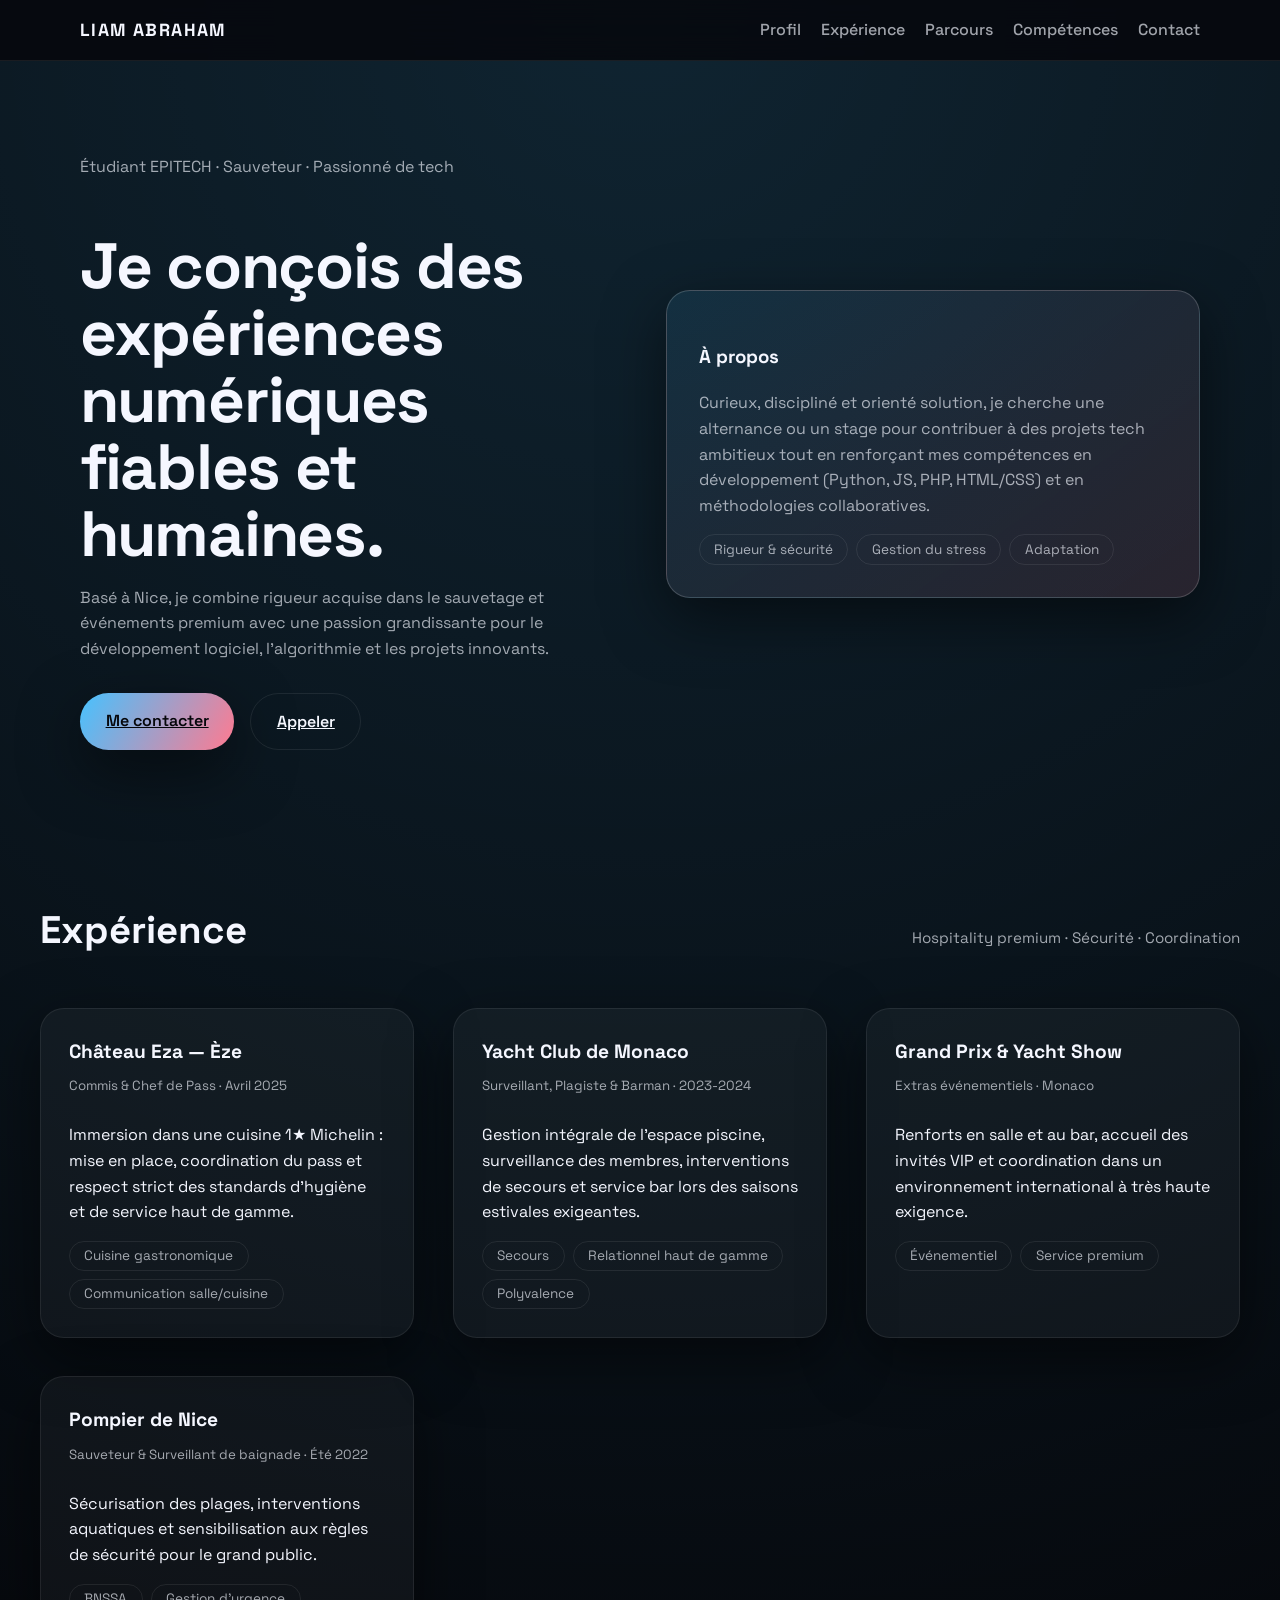
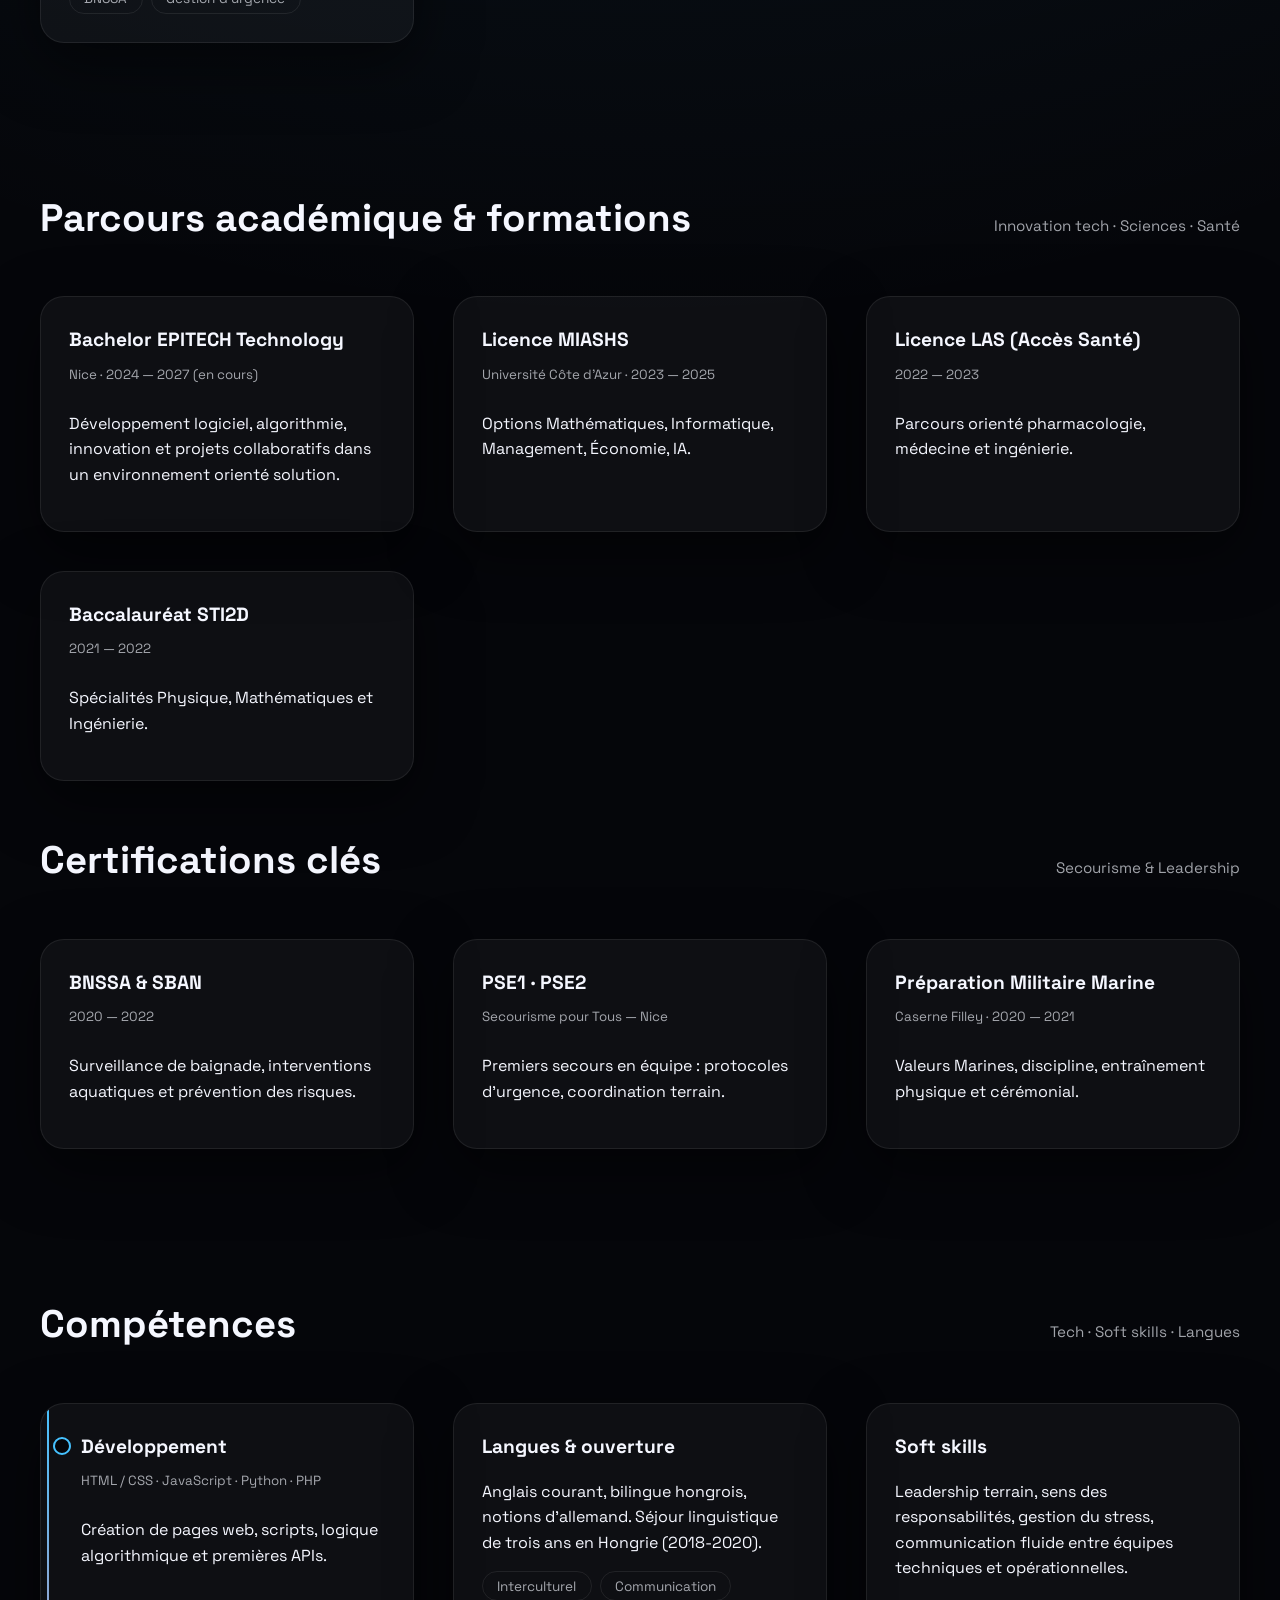
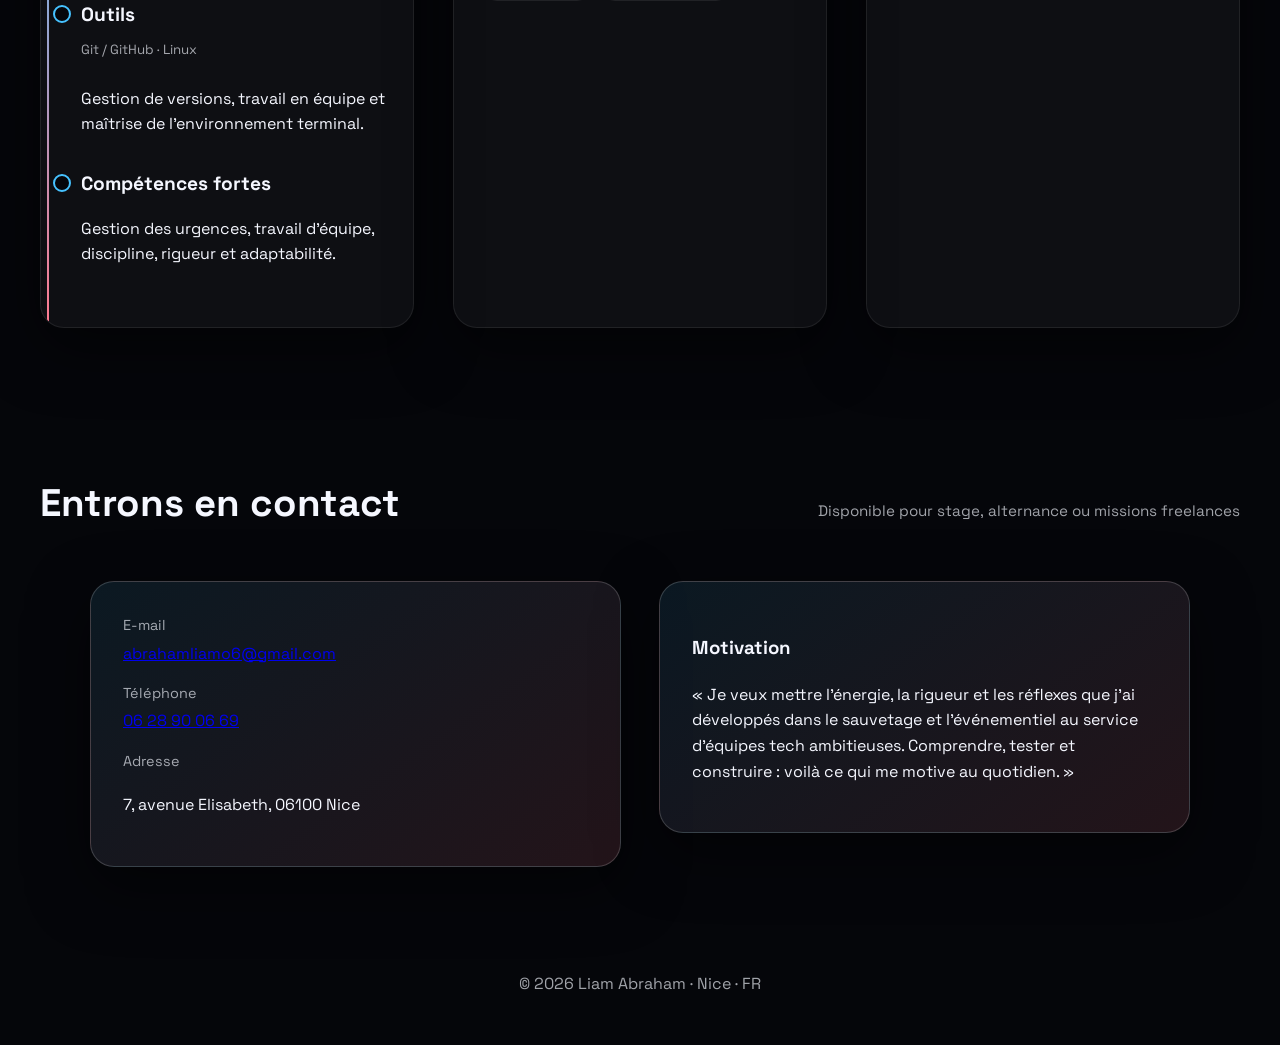
==== html/index.html @ 261abefa "fisrt comit" ====
<!DOCTYPE html>
<html lang="fr">

<head>
  <meta charset="UTF-8" />
  <meta name="viewport" content="width=device-width, initial-scale=1.0" />
  <title>Portfolio — Liam Abraham</title>
  <link rel="preconnect" href="https://fonts.googleapis.com" />
  <link rel="preconnect" href="https://fonts.gstatic.com" crossorigin />
  <link href="https://fonts.googleapis.com/css2?family=Space+Grotesk:wght@400;500;600;700&display=swap" rel="stylesheet" />
  <link rel="stylesheet" href="../css/style.css" />
</head>

<body>
  <header>
    <div class="nav">
      <div class="brand">Liam Abraham</div>
      <button class="nav-toggle" aria-label="Ouvrir le menu">☰</button>
      <nav>
        <ul>
          <li><a href="#about">Profil</a></li>
          <li><a href="#experience">Expérience</a></li>
          <li><a href="#education">Parcours</a></li>
          <li><a href="#skills">Compétences</a></li>
          <li><a href="#contact">Contact</a></li>
        </ul>
      </nav>
    </div>
  </header>

  <main>
    <section class="hero" id="about">
      <div>
        <p>Étudiant EPITECH · Sauveteur · Passionné de tech</p>
        <h1>Je conçois des expériences numériques fiables et humaines.</h1>
        <p>
          Basé à Nice, je combine rigueur acquise dans le sauvetage et événements
          premium avec une passion grandissante pour le développement logiciel,
          l'algorithmie et les projets innovants.
        </p>
        <div class="cta-group">
          <a class="btn btn-primary" href="mailto:abrahamliamo6@gmail.com">Me contacter</a>
          <a class="btn btn-outline" href="tel:+33628900669">Appeler</a>
        </div>
      </div>
      <div class="profile-card">
        <h3>À propos</h3>
        <p>
          Curieux, discipliné et orienté solution, je cherche une alternance ou un stage
          pour contribuer à des projets tech ambitieux tout en renforçant mes compétences
          en développement (Python, JS, PHP, HTML/CSS) et en méthodologies collaboratives.
        </p>
        <div class="chip-row">
          <span class="chip">Rigueur & sécurité</span>
          <span class="chip">Gestion du stress</span>
          <span class="chip">Adaptation</span>
        </div>
      </div>
    </section>

    <section id="experience">
      <div class="section-heading">
        <h2>Expérience</h2>
        <span>Hospitality premium · Sécurité · Coordination</span>
      </div>
      <div class="grid">
        <article class="card">
          <h3>Château Eza — Èze</h3>
          <small>Commis & Chef de Pass · Avril 2025</small>
          <p>
            Immersion dans une cuisine 1★ Michelin : mise en place, coordination du pass et
            respect strict des standards d'hygiène et de service haut de gamme.
          </p>
          <div class="chip-row">
            <span class="chip">Cuisine gastronomique</span>
            <span class="chip">Communication salle/cuisine</span>
          </div>
        </article>
        <article class="card">
          <h3>Yacht Club de Monaco</h3>
          <small>Surveillant, Plagiste & Barman · 2023-2024</small>
          <p>
            Gestion intégrale de l'espace piscine, surveillance des membres, interventions de
            secours et service bar lors des saisons estivales exigeantes.
          </p>
          <div class="chip-row">
            <span class="chip">Secours</span>
            <span class="chip">Relationnel haut de gamme</span>
            <span class="chip">Polyvalence</span>
          </div>
        </article>
        <article class="card">
          <h3>Grand Prix & Yacht Show</h3>
          <small>Extras événementiels · Monaco</small>
          <p>
            Renforts en salle et au bar, accueil des invités VIP et coordination dans un
            environnement international à très haute exigence.
          </p>
          <div class="chip-row">
            <span class="chip">Événementiel</span>
            <span class="chip">Service premium</span>
          </div>
        </article>
        <article class="card">
          <h3>Pompier de Nice</h3>
          <small>Sauveteur & Surveillant de baignade · Été 2022</small>
          <p>
            Sécurisation des plages, interventions aquatiques et sensibilisation aux
            règles de sécurité pour le grand public.
          </p>
          <div class="chip-row">
            <span class="chip">BNSSA</span>
            <span class="chip">Gestion d'urgence</span>
          </div>
        </article>
      </div>
    </section>

    <section id="education">
      <div class="section-heading">
        <h2>Parcours académique & formations</h2>
        <span>Innovation tech · Sciences · Santé</span>
      </div>
      <div class="grid">
        <article class="card">
          <h3>Bachelor EPITECH Technology</h3>
          <small>Nice · 2024 — 2027 (en cours)</small>
          <p>
            Développement logiciel, algorithmie, innovation et projets collaboratifs dans un
            environnement orienté solution.
          </p>
        </article>
        <article class="card">
          <h3>Licence MIASHS</h3>
          <small>Université Côte d'Azur · 2023 — 2025</small>
          <p>
            Options Mathématiques, Informatique, Management, Économie, IA.
          </p>
        </article>
        <article class="card">
          <h3>Licence LAS (Accès Santé)</h3>
          <small>2022 — 2023</small>
          <p>Parcours orienté pharmacologie, médecine et ingénierie.</p>
        </article>
        <article class="card">
          <h3>Baccalauréat STI2D</h3>
          <small>2021 — 2022</small>
          <p>Spécialités Physique, Mathématiques et Ingénierie.</p>
        </article>
      </div>
      <div class="section-heading cert-heading">
        <h2>Certifications clés</h2>
        <span>Secourisme & Leadership</span>
      </div>
      <div class="grid">
        <article class="card">
          <h3>BNSSA & SBAN</h3>
          <small>2020 — 2022</small>
          <p>Surveillance de baignade, interventions aquatiques et prévention des risques.</p>
        </article>
        <article class="card">
          <h3>PSE1 · PSE2</h3>
          <small>Secourisme pour Tous — Nice</small>
          <p>Premiers secours en équipe : protocoles d'urgence, coordination terrain.</p>
        </article>
        <article class="card">
          <h3>Préparation Militaire Marine</h3>
          <small>Caserne Filley · 2020 — 2021</small>
          <p>Valeurs Marines, discipline, entraînement physique et cérémonial.</p>
        </article>
      </div>
    </section>

    <section id="skills">
      <div class="section-heading">
        <h2>Compétences</h2>
        <span>Tech · Soft skills · Langues</span>
      </div>
      <div class="grid">
        <article class="card timeline">
          <div class="timeline-item">
            <h3>Développement</h3>
            <small>HTML / CSS · JavaScript · Python · PHP</small>
            <p>Création de pages web, scripts, logique algorithmique et premières APIs.</p>
          </div>
          <div class="timeline-item">
            <h3>Outils</h3>
            <small>Git / GitHub · Linux</small>
            <p>Gestion de versions, travail en équipe et maîtrise de l'environnement terminal.</p>
          </div>
          <div class="timeline-item">
            <h3>Compétences fortes</h3>
            <p>Gestion des urgences, travail d'équipe, discipline, rigueur et adaptabilité.</p>
          </div>
        </article>
        <article class="card">
          <h3>Langues & ouverture</h3>
          <p>
            Anglais courant, bilingue hongrois, notions d'allemand. Séjour linguistique de trois
            ans en Hongrie (2018-2020).
          </p>
          <div class="chip-row">
            <span class="chip">Interculturel</span>
            <span class="chip">Communication</span>
          </div>
        </article>
        <article class="card">
          <h3>Soft skills</h3>
          <p>
            Leadership terrain, sens des responsabilités, gestion du stress, communication fluide
            entre équipes techniques et opérationnelles.
          </p>
        </article>
      </div>
    </section>

    <section id="contact">
      <div class="section-heading">
        <h2>Entrons en contact</h2>
        <span>Disponible pour stage, alternance ou missions freelances</span>
      </div>
      <div class="profile">
        <article class="profile-card contact-card">
          <div class="contact-item">
            <span>E-mail</span>
            <a href="mailto:abrahamliamo6@gmail.com">abrahamliamo6@gmail.com</a>
          </div>
          <div class="contact-item">
            <span>Téléphone</span>
            <a href="tel:+33628900669">06 28 90 06 69</a>
          </div>
          <div class="contact-item">
            <span>Adresse</span>
            <p>7, avenue Elisabeth, 06100 Nice</p>
          </div>
        </article>
        <article class="profile-card">
          <h3>Motivation</h3>
          <p>
            « Je veux mettre l'énergie, la rigueur et les réflexes que j'ai développés dans
            le sauvetage et l'événementiel au service d'équipes tech ambitieuses. Comprendre,
            tester et construire : voilà ce qui me motive au quotidien. »
          </p>
        </article>
      </div>
    </section>
  </main>

  <footer>
    © <span id="year"></span> Liam Abraham · Nice · FR
  </footer>

  <script src="../js/app.js"></script>
</body>

</html>
---- css/style.css ----
:root {
  --bg: #05060a;
  --bg-alt: #0f1017;
  --primary: #46c2ff;
  --accent: #ff7a90;
  --text: #f5f7ff;
  --muted: rgba(245, 247, 255, 0.65);
  --card: rgba(255, 255, 255, 0.04);
  --card-border: rgba(255, 255, 255, 0.08);
  --shadow: 0 20px 60px rgba(0, 0, 0, 0.5);
}

* {
  box-sizing: border-box;
}

body {
  margin: 0;
  min-height: 100vh;
  font-family: "Space Grotesk", system-ui, -apple-system, BlinkMacSystemFont, sans-serif;
  background: radial-gradient(circle at top, rgba(70, 194, 255, 0.16), transparent 45%), var(--bg);
  color: var(--text);
  line-height: 1.6;
  overflow-x: hidden;
}

img {
  max-width: 100%;
  display: block;
}

header {
  position: sticky;
  top: 0;
  z-index: 10;
  backdrop-filter: blur(16px);
  background: rgba(5, 6, 10, 0.8);
  border-bottom: 1px solid var(--card-border);
}

.nav {
  max-width: 1200px;
  margin: 0 auto;
  padding: 1rem clamp(1rem, 4vw, 2.5rem);
  display: flex;
  align-items: center;
  justify-content: space-between;
  gap: 1rem;
}

.brand {
  font-weight: 700;
  font-size: 1.1rem;
  letter-spacing: 0.08em;
  text-transform: uppercase;
}

nav ul {
  list-style: none;
  display: flex;
  gap: 1.25rem;
  margin: 0;
  padding: 0;
}

nav a {
  text-decoration: none;
  color: var(--muted);
  font-weight: 500;
  transition: color 0.3s ease;
}

nav a:hover {
  color: var(--primary);
}

.nav-toggle {
  display: none;
  background: transparent;
  border: 1px solid var(--card-border);
  border-radius: 50%;
  width: 44px;
  height: 44px;
  color: var(--text);
  font-size: 1.3rem;
}

.hero {
  max-width: 1200px;
  margin: 0 auto;
  padding: clamp(2rem, 6vw, 6rem) clamp(1rem, 4vw, 2.5rem);
  display: grid;
  grid-template-columns: repeat(auto-fit, minmax(280px, 1fr));
  gap: clamp(2rem, 4vw, 4rem);
  align-items: center;
}

.hero h1 {
  font-size: clamp(2.4rem, 6vw, 4rem);
  line-height: 1.05;
  margin-bottom: 1rem;
  letter-spacing: -0.02em;
}

.hero p {
  color: var(--muted);
}

.cta-group {
  display: flex;
  flex-wrap: wrap;
  gap: 1rem;
  margin-top: 2rem;
}

.btn {
  padding: 0.9rem 1.6rem;
  border-radius: 999px;
  border: none;
  font-weight: 600;
  cursor: pointer;
  transition: transform 0.3s ease, box-shadow 0.3s ease;
}

.btn-primary {
  background: linear-gradient(120deg, var(--primary), var(--accent));
  color: var(--bg);
  box-shadow: var(--shadow);
}

.btn-outline {
  background: transparent;
  border: 1px solid var(--card-border);
  color: var(--text);
}

.btn:hover {
  transform: translateY(-3px);
}

section {
  padding: clamp(2rem, 6vw, 4.5rem) clamp(1rem, 4vw, 2.5rem);
}

.section-heading {
  max-width: 1200px;
  margin: 0 auto 3rem;
  display: flex;
  justify-content: space-between;
  align-items: baseline;
  gap: 1rem;
}

.section-heading h2 {
  margin: 0;
  font-size: clamp(1.8rem, 3vw, 2.4rem);
}

.section-heading span {
  color: var(--muted);
  font-size: 0.95rem;
}

.cert-heading {
  margin-top: 3rem;
}

.grid {
  max-width: 1200px;
  margin: 0 auto;
  display: grid;
  grid-template-columns: repeat(auto-fit, minmax(280px, 1fr));
  gap: clamp(1.5rem, 3vw, 2.5rem);
}

.card {
  background: var(--card);
  border: 1px solid var(--card-border);
  border-radius: 24px;
  padding: 1.75rem;
  box-shadow: var(--shadow);
  position: relative;
  overflow: hidden;
  isolation: isolate;
  transform: translateY(20px);
  opacity: 0;
  transition: transform 0.8s cubic-bezier(0.19, 1, 0.22, 1), opacity 0.8s ease;
}

.card::after {
  content: "";
  position: absolute;
  inset: 0;
  background: radial-gradient(circle at top right, rgba(70, 194, 255, 0.2), transparent 40%);
  opacity: 0;
  transition: opacity 0.4s ease;
  z-index: -1;
}

.card.visible {
  transform: translateY(0);
  opacity: 1;
}

.card:hover::after {
  opacity: 1;
}

.card h3 {
  margin-top: 0;
  margin-bottom: 0.3rem;
  font-size: 1.2rem;
}

.card small {
  display: inline-block;
  color: var(--muted);
  margin-bottom: 0.6rem;
}

.chip-row {
  display: flex;
  flex-wrap: wrap;
  gap: 0.5rem;
  margin-top: 1rem;
}

.chip {
  border: 1px solid var(--card-border);
  border-radius: 999px;
  padding: 0.2rem 0.9rem;
  font-size: 0.85rem;
  color: var(--muted);
}

.timeline {
  position: relative;
  padding-left: 1.5rem;
}

.timeline::before {
  content: "";
  position: absolute;
  left: 0.4rem;
  top: 0;
  bottom: 0;
  width: 2px;
  background: linear-gradient(var(--primary), var(--accent));
}

.timeline-item {
  position: relative;
  padding-left: 1rem;
  margin-bottom: 2rem;
}

.timeline-item::before {
  content: "";
  position: absolute;
  left: -0.75rem;
  top: 0.3rem;
  width: 14px;
  height: 14px;
  border-radius: 50%;
  background: var(--bg);
  border: 2px solid var(--primary);
}

.profile {
  max-width: 1100px;
  margin: 0 auto;
  display: grid;
  grid-template-columns: repeat(auto-fit, minmax(260px, 1fr));
  gap: clamp(1.5rem, 3vw, 3rem);
  align-items: start;
}

.profile-card {
  padding: 2rem;
  border-radius: 24px;
  background: linear-gradient(145deg, rgba(70, 194, 255, 0.1), rgba(255, 122, 144, 0.12));
  border: 1px solid rgba(255, 255, 255, 0.18);
  box-shadow: var(--shadow);
}

.contact-card {
  display: grid;
  gap: 1rem;
}

.contact-item {
  display: flex;
  flex-direction: column;
  gap: 0.2rem;
}

.contact-item span {
  color: var(--muted);
  font-size: 0.9rem;
}

footer {
  text-align: center;
  padding: 2rem 1rem 3rem;
  color: var(--muted);
}

@media (max-width: 768px) {
  nav ul {
    position: absolute;
    top: 68px;
    right: clamp(1rem, 4vw, 2rem);
    flex-direction: column;
    background: rgba(5, 6, 10, 0.95);
    padding: 1rem 1.5rem;
    border-radius: 18px;
    border: 1px solid var(--card-border);
    display: none;
  }

  nav ul.open {
    display: flex;
  }

  .nav-toggle {
    display: grid;
    place-items: center;
  }
}
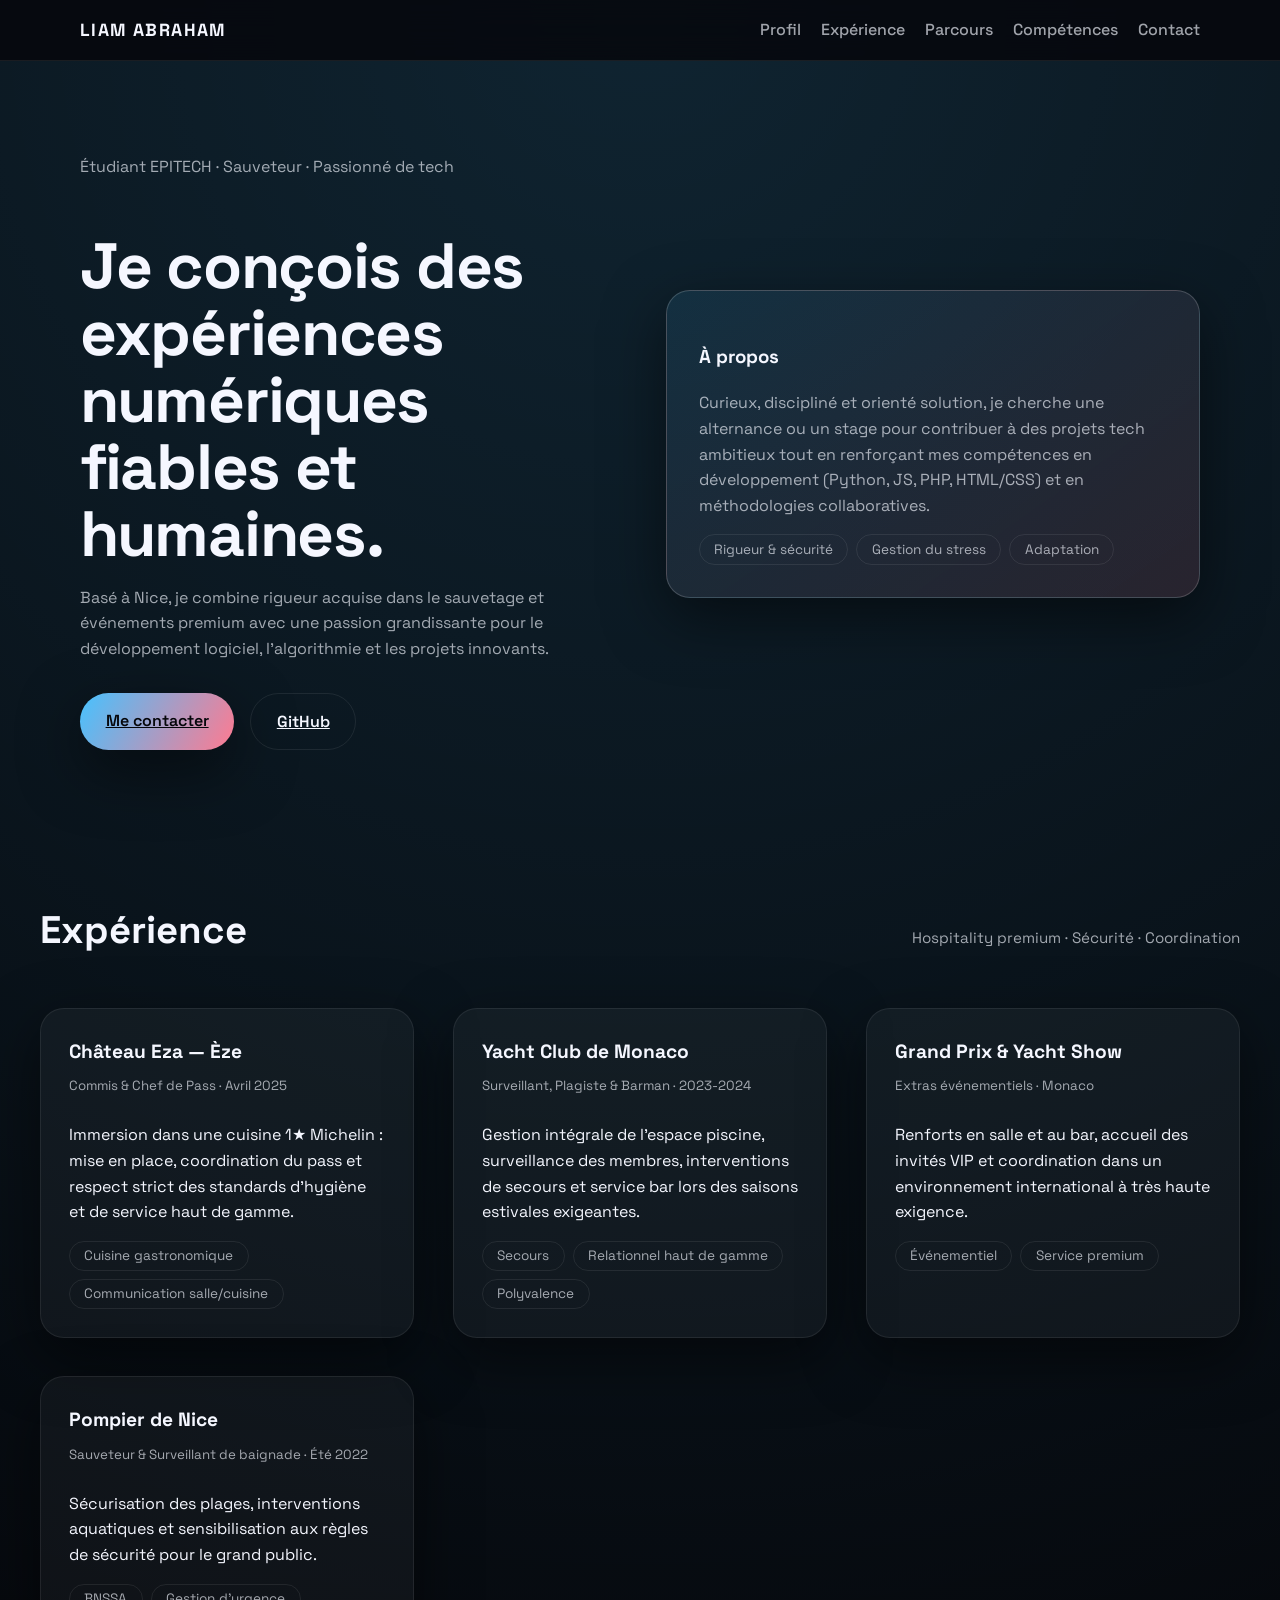
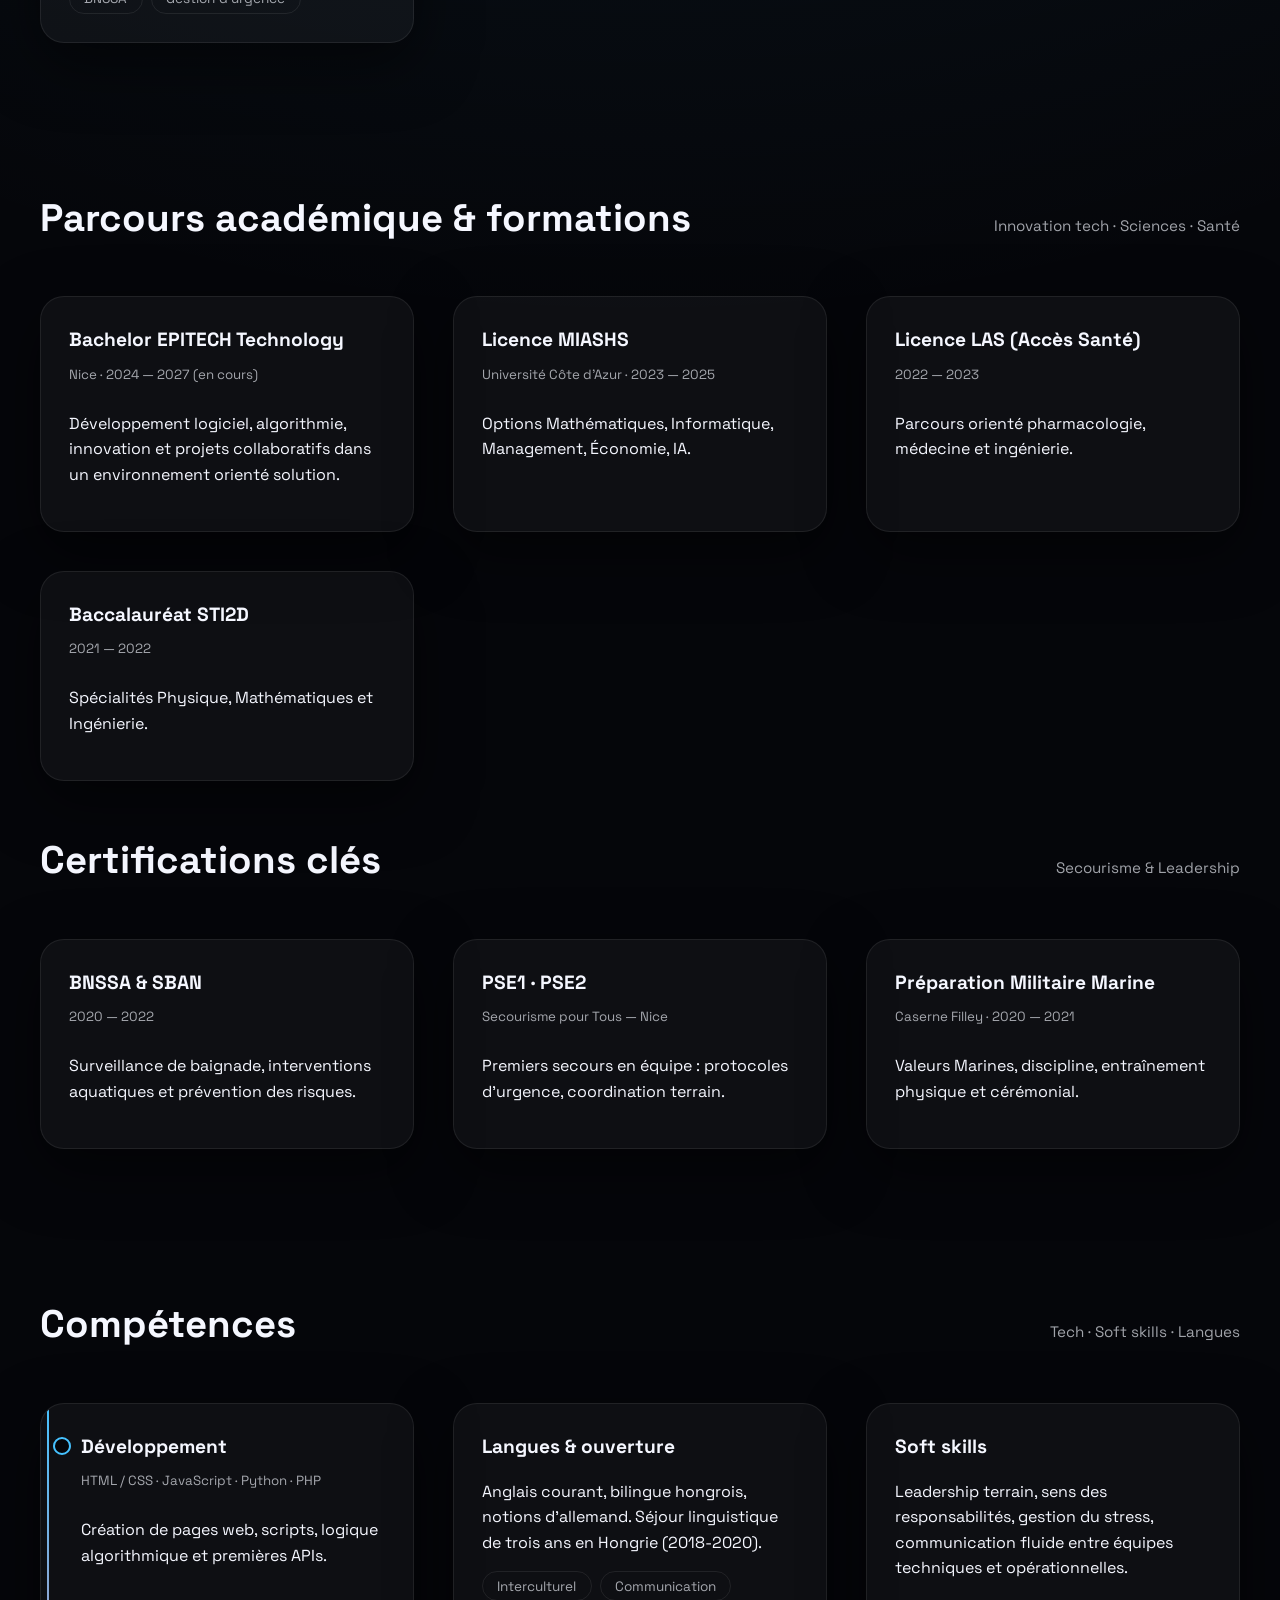
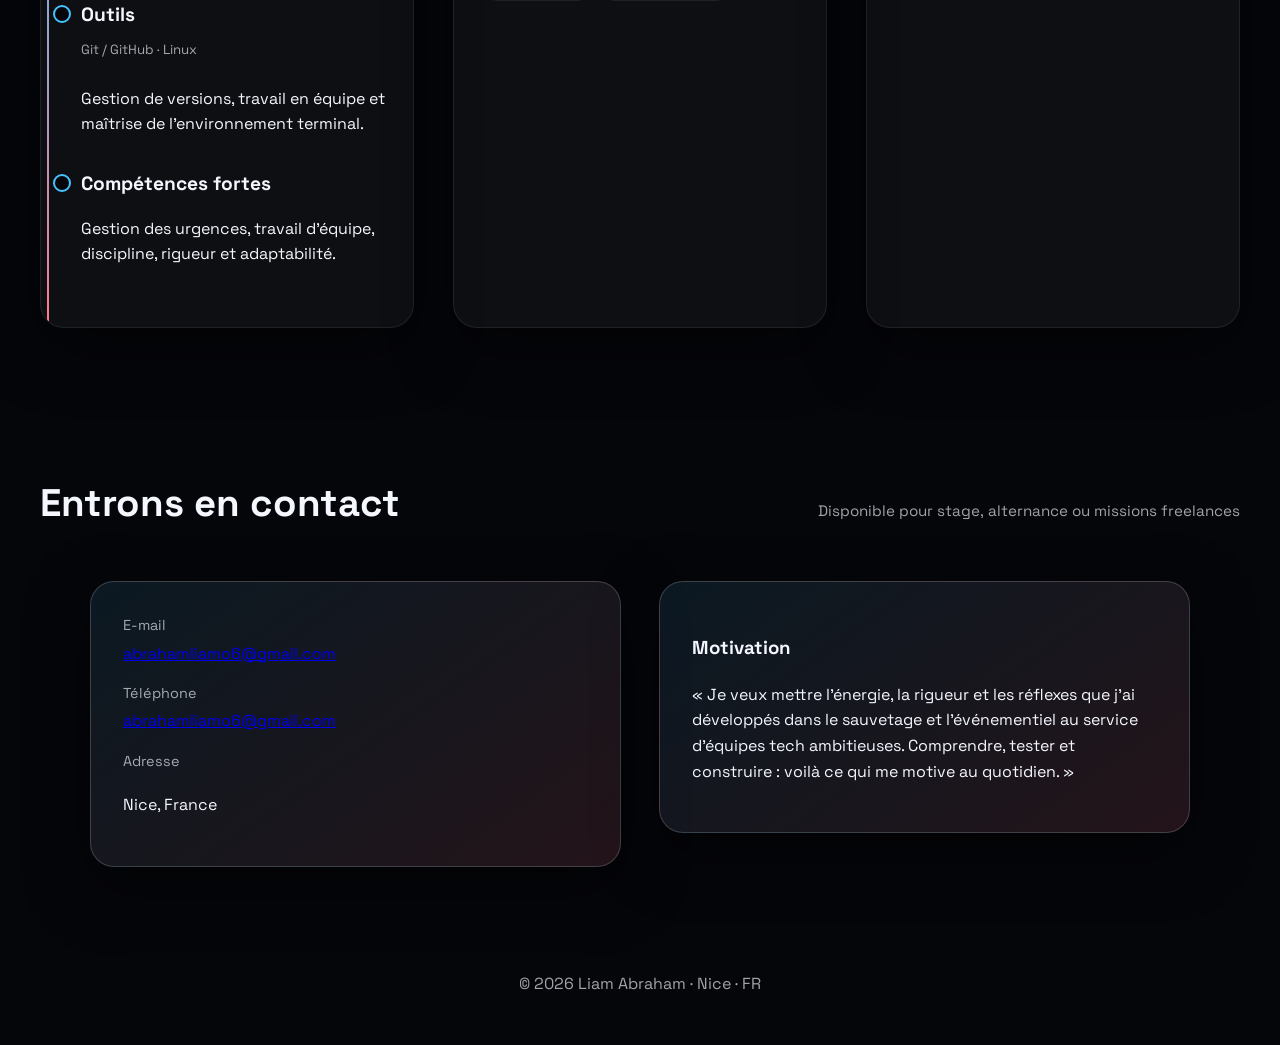
==== commit 93728f06: "fisrt comit" ====
--- a/html/index.html
+++ b/html/index.html
@@ -40,7 +40,7 @@
         </p>
         <div class="cta-group">
           <a class="btn btn-primary" href="mailto:abrahamliamo6@gmail.com">Me contacter</a>
-          <a class="btn btn-outline" href="tel:+33628900669">Appeler</a>
+          <a class="btn btn-outline" href="https://github.com/Liam-tech0">GitHub</a>
         </div>
       </div>
       <div class="profile-card">
@@ -227,11 +227,11 @@
           </div>
           <div class="contact-item">
             <span>Téléphone</span>
-            <a href="tel:+33628900669">06 28 90 06 69</a>
+            <a href="mailto:abrahamliamo6@gmail.com">abrahamliamo6@gmail.com</a>
           </div>
           <div class="contact-item">
             <span>Adresse</span>
-            <p>7, avenue Elisabeth, 06100 Nice</p>
+            <p>Nice, France</p>
           </div>
         </article>
         <article class="profile-card">
